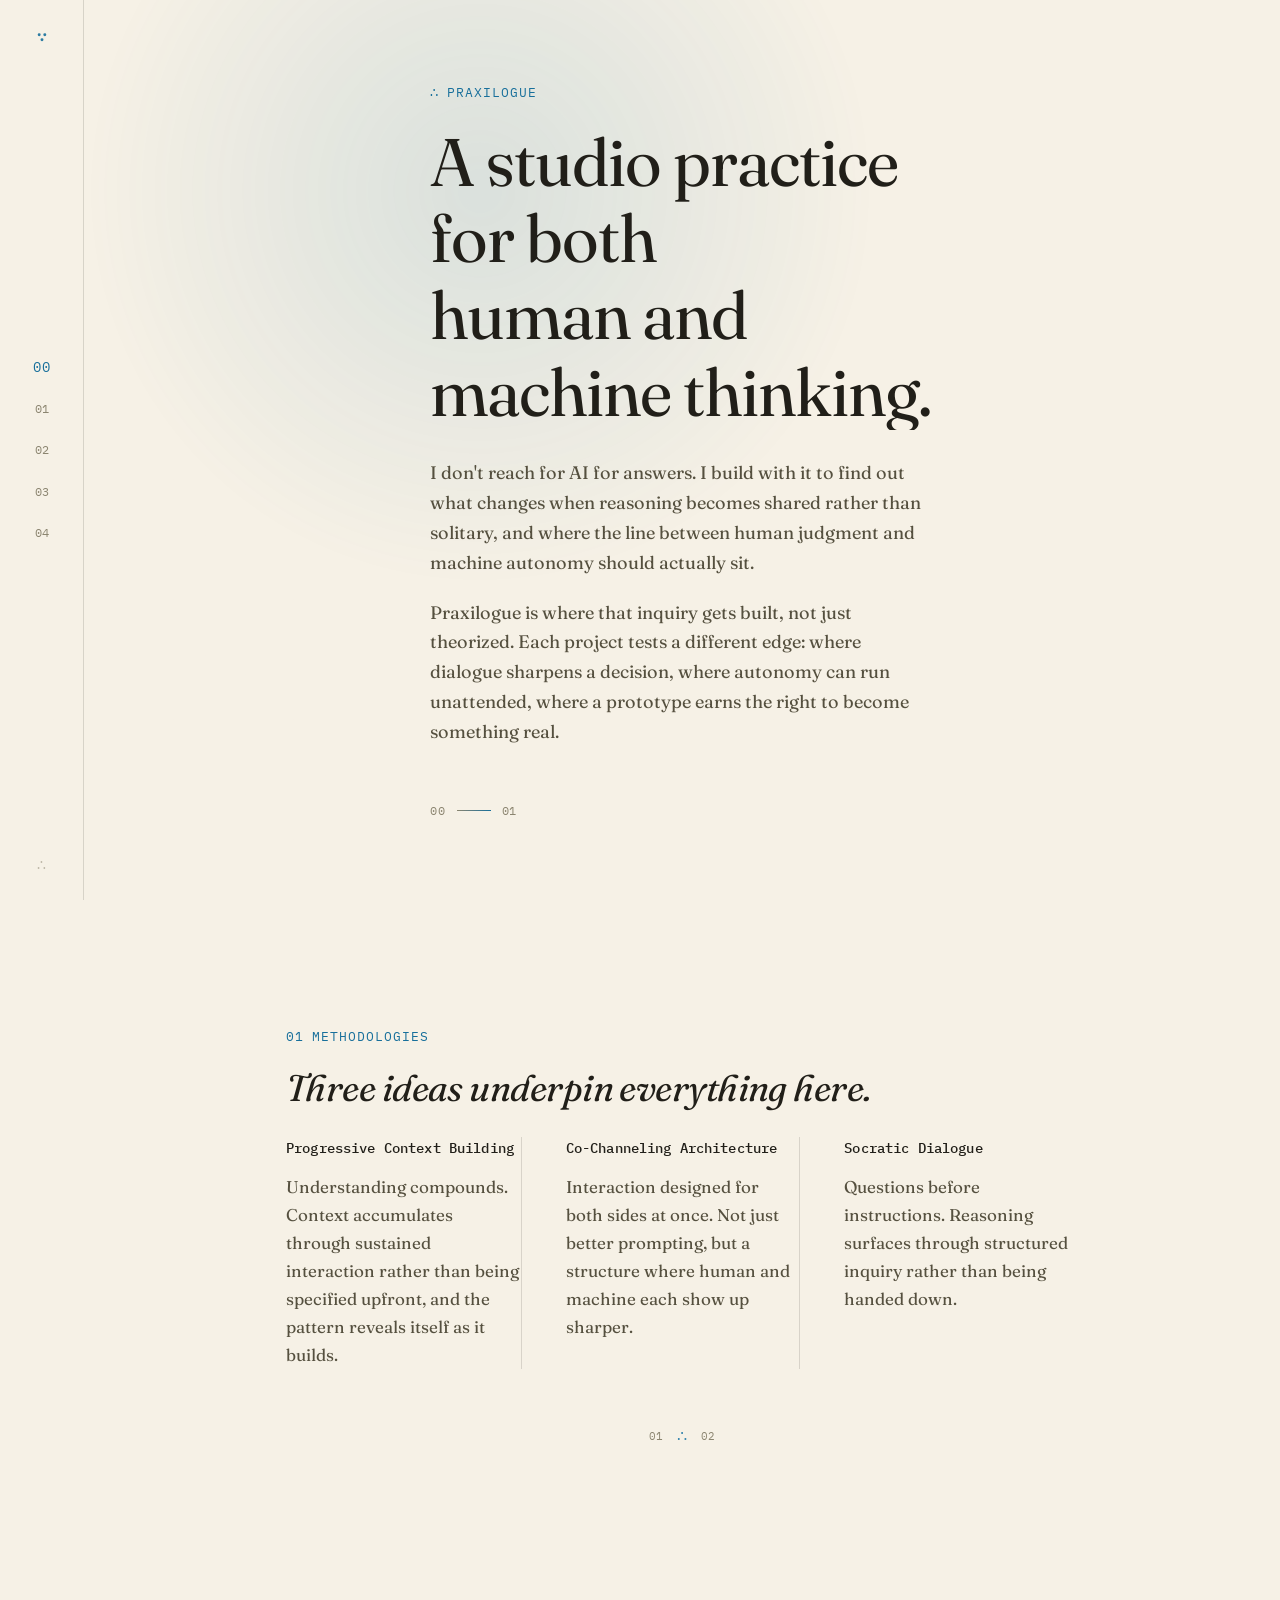
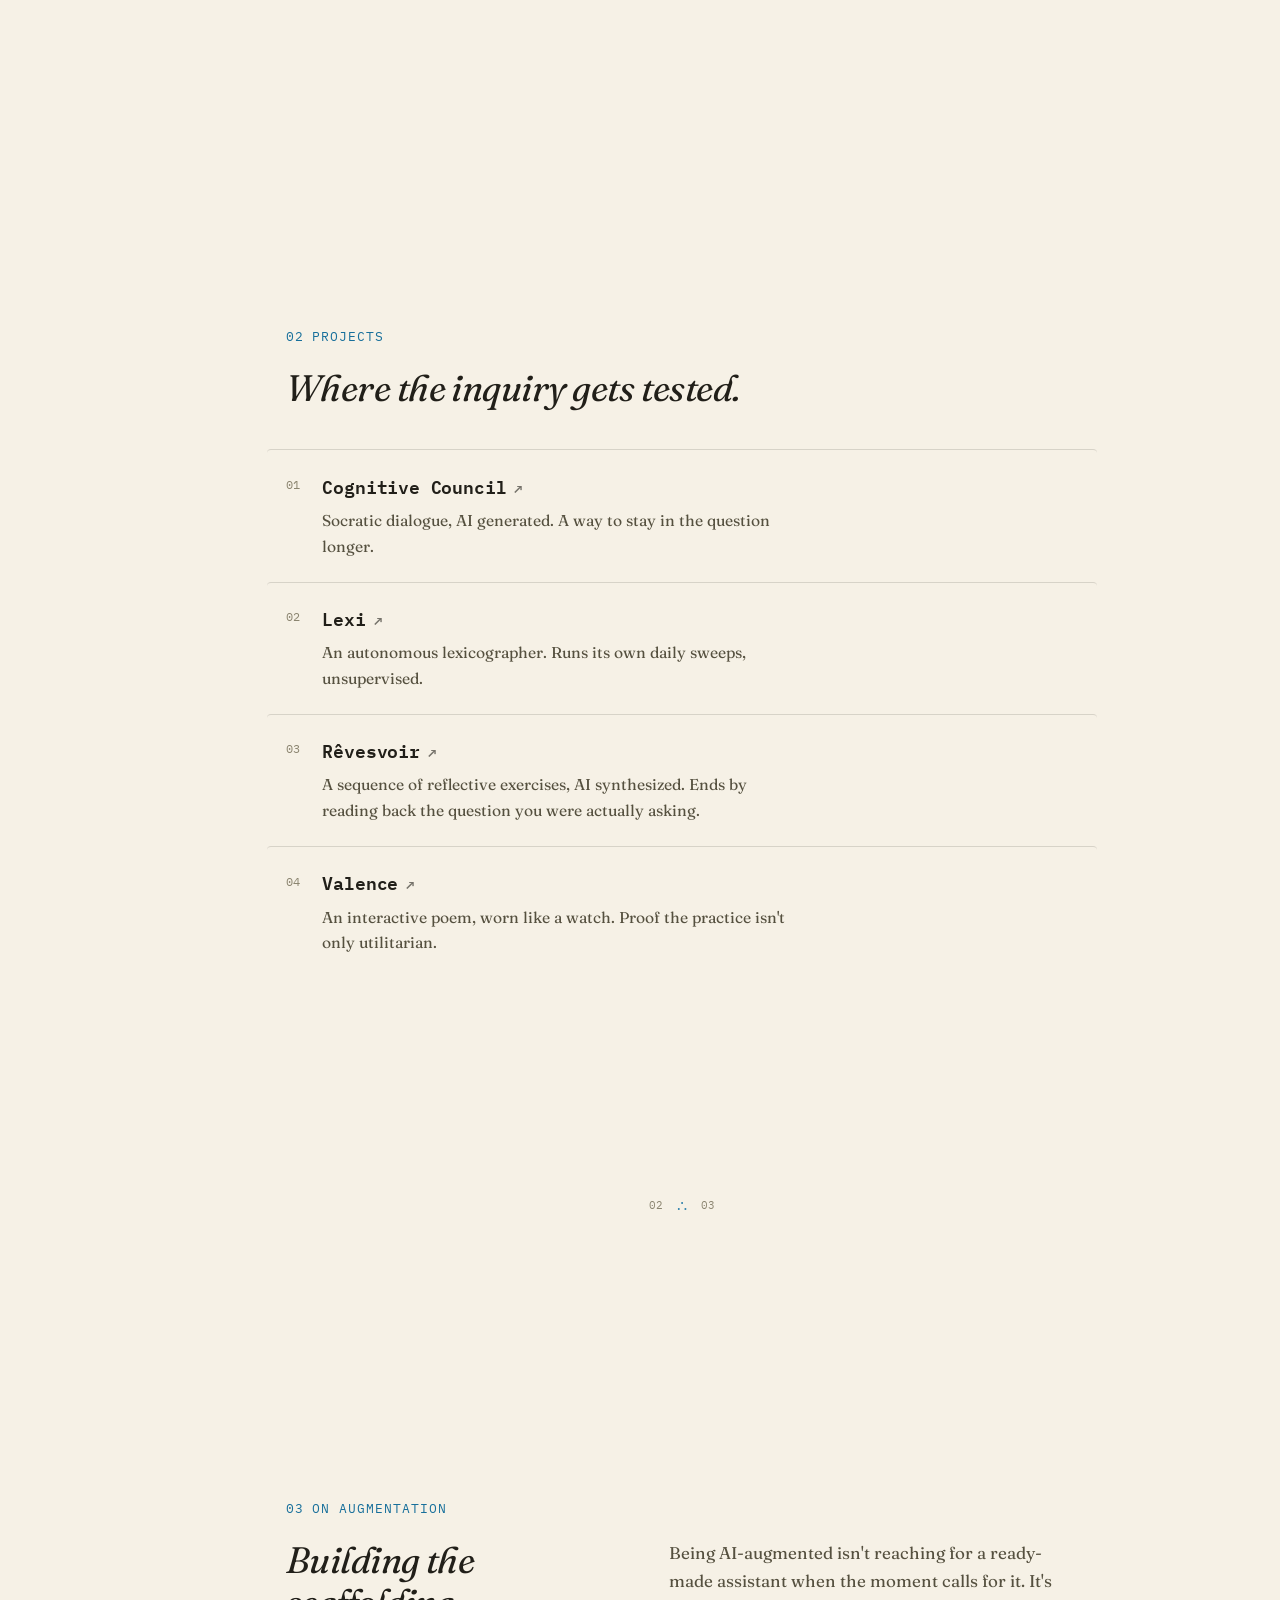
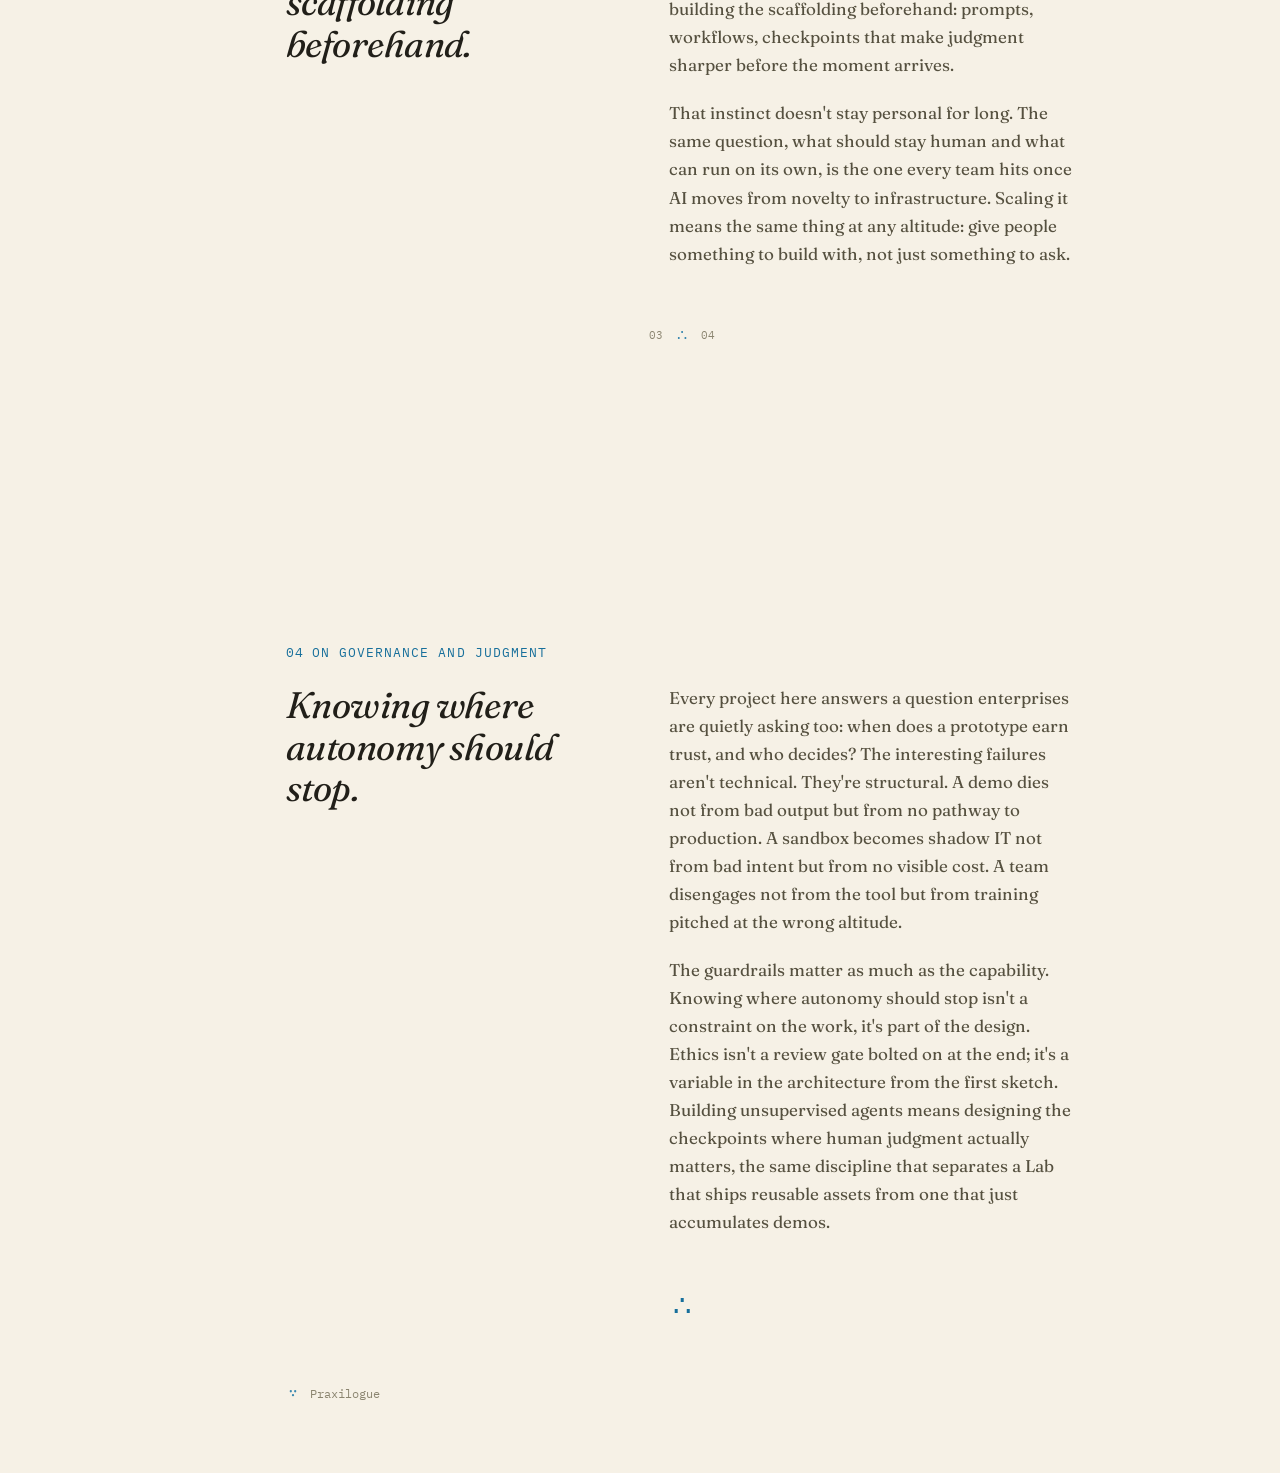
==== public/index.html @ 58af6e6e "Initial build: single-page scene deck for praxilogue.com Dual type system (Fraunces / IBM Plex Mono)" ====
<!DOCTYPE html>
<html lang="en">
<head>
<meta charset="UTF-8">
<meta name="viewport" content="width=device-width, initial-scale=1.0">
<title>Praxilogue</title>
<meta name="description" content="Praxilogue: a studio practice for both human and machine thinking. Projects that test where dialogue sharpens a decision, where autonomy can run unattended, and where a prototype earns the right to become something real.">
<meta name="theme-color" content="#0e0d0b">
<link rel="icon" href="favicon.svg" type="image/svg+xml">

<meta property="og:title" content="Praxilogue">
<meta property="og:description" content="A studio practice for both human and machine thinking.">
<meta property="og:type" content="website">
<meta property="og:url" content="https://praxilogue.com">
<meta name="twitter:card" content="summary">

<link rel="preconnect" href="https://fonts.googleapis.com">
<link rel="preconnect" href="https://fonts.gstatic.com" crossorigin>
<link href="https://fonts.googleapis.com/css2?family=Fraunces:ital,opsz,wght@0,9..144,300;0,9..144,400;0,9..144,500;0,9..144,600;1,9..144,400;1,9..144,500;1,9..144,600&family=IBM+Plex+Mono:wght@400;500;600&display=swap" rel="stylesheet">

<link rel="stylesheet" href="styles.css">
</head>
<body>

<div class="grain" aria-hidden="true"></div>
<div class="glow" aria-hidden="true"></div>

<aside class="rail">
  <a href="#scene-00" class="mark" data-scene-link aria-label="Praxilogue, home">
    <svg viewBox="0 0 32 32" width="18" height="18">
      <circle cx="11" cy="12" r="2.6"/><circle cx="21" cy="12" r="2.6"/><circle cx="16" cy="21" r="2.6"/>
    </svg>
  </a>
  <nav class="scene-nav" aria-label="Sections">
    <button type="button" class="scene-nav-item" data-target="00" aria-current="true" title="Praxilogue">00</button>
    <button type="button" class="scene-nav-item" data-target="01" title="Methodologies">01</button>
    <button type="button" class="scene-nav-item" data-target="02" title="Projects">02</button>
    <button type="button" class="scene-nav-item" data-target="03" title="On Augmentation">03</button>
    <button type="button" class="scene-nav-item" data-target="04" title="On Governance and Judgment">04</button>
  </nav>
  <div class="rail-foot" aria-hidden="true">∴</div>
</aside>

<main id="top">

  <section class="scene scene--hero" id="scene-00" data-index="00">
    <div class="scene-inner">
      <p class="eyebrow"><span class="eyebrow-index">∴</span> Praxilogue</p>
      <h1 class="hero-head">
        <span class="line-mask"><span class="line-inner">A studio practice for both</span></span>
        <span class="line-mask"><span class="line-inner">human and machine thinking.</span></span>
      </h1>
      <p class="lede reveal">
        I don't reach for AI for answers. I build with it to find out what changes
        when reasoning becomes shared rather than solitary, and where the line
        between human judgment and machine autonomy should actually sit.
      </p>
      <p class="lede reveal">
        Praxilogue is where that inquiry gets built, not just theorized. Each
        project tests a different edge: where dialogue sharpens a decision, where
        autonomy can run unattended, where a prototype earns the right to become
        something real.
      </p>
      <button type="button" class="scroll-cue reveal" data-target="01">
        <span class="scroll-cue-num">00</span>
        <span class="scroll-cue-line" aria-hidden="true"></span>
        <span class="scroll-cue-num">01</span>
      </button>
    </div>
  </section>

  <section class="scene scene--methodologies" id="scene-01" data-index="01" aria-labelledby="methodologies-heading">
    <div class="scene-inner scene-inner--wide">
      <p class="eyebrow reveal"><span class="eyebrow-index">01</span> Methodologies</p>
      <h2 id="methodologies-heading" class="reveal">Three ideas underpin everything here.</h2>

      <div class="triptych">
        <div class="entry reveal">
          <p class="entry-name">Progressive Context Building</p>
          <p class="entry-body">
            Understanding compounds. Context accumulates through sustained
            interaction rather than being specified upfront, and the pattern
            reveals itself as it builds.
          </p>
        </div>

        <div class="entry reveal">
          <p class="entry-name">Co-Channeling Architecture</p>
          <p class="entry-body">
            Interaction designed for both sides at once. Not just better
            prompting, but a structure where human and machine each show up
            sharper.
          </p>
        </div>

        <div class="entry reveal">
          <p class="entry-name">Socratic Dialogue</p>
          <p class="entry-body">
            Questions before instructions. Reasoning surfaces through structured
            inquiry rather than being handed down.
          </p>
        </div>
      </div>

      <div class="scene-mark" aria-hidden="true"><span class="d-num">01</span><span class="d-mark">∴</span><span class="d-num">02</span></div>
    </div>
  </section>

  <section class="scene scene--projects" id="scene-02" data-index="02" aria-labelledby="projects-heading">
    <div class="scene-inner scene-inner--wide">
      <p class="eyebrow reveal"><span class="eyebrow-index">02</span> Projects</p>
      <h2 id="projects-heading" class="reveal">Where the inquiry gets tested.</h2>

      <ul class="project-list">
        <li class="project reveal">
          <span class="project-idx">01</span>
          <div class="project-body">
            <a class="project-name" href="https://cognitivecouncil.com" target="_blank" rel="noopener">
              Cognitive Council<span class="project-arrow">&#8599;</span>
            </a>
            <p class="project-desc">Socratic dialogue, AI generated. A way to stay in the question longer.</p>
          </div>
        </li>
        <li class="project reveal">
          <span class="project-idx">02</span>
          <div class="project-body">
            <a class="project-name" href="https://ai-terminology.com" target="_blank" rel="noopener">
              Lexi<span class="project-arrow">&#8599;</span>
            </a>
            <p class="project-desc">An autonomous lexicographer. Runs its own daily sweeps, unsupervised.</p>
          </div>
        </li>
        <li class="project reveal">
          <span class="project-idx">03</span>
          <div class="project-body">
            <a class="project-name" href="https://revesvoir.com" target="_blank" rel="noopener">
              R&ecirc;vesvoir<span class="project-arrow">&#8599;</span>
            </a>
            <p class="project-desc">A sequence of reflective exercises, AI synthesized. Ends by reading back the question you were actually asking.</p>
          </div>
        </li>
        <li class="project reveal">
          <span class="project-idx">04</span>
          <div class="project-body">
            <a class="project-name" href="/valence" target="_blank" rel="noopener">
              Valence<span class="project-arrow">&#8599;</span>
            </a>
            <p class="project-desc">An interactive poem, worn like a watch. Proof the practice isn't only utilitarian.</p>
          </div>
        </li>
        <li class="project reveal">
          <span class="project-idx">05</span>
          <div class="project-body">
            <p class="project-name project-name--static">Claude @ Home <span class="project-tag">in design</span></p>
            <p class="project-desc">A smart home run on judgment, not just triggers. Home Assistant and Frigate, with Claude reasoning over what the sensors see.</p>
          </div>
        </li>
      </ul>

      <div class="scene-mark" aria-hidden="true"><span class="d-num">02</span><span class="d-mark">∴</span><span class="d-num">03</span></div>
    </div>
  </section>

  <section class="scene scene--augmentation" id="scene-03" data-index="03" aria-labelledby="augmentation-heading">
    <div class="scene-inner scene-inner--wide">
      <p class="eyebrow reveal"><span class="eyebrow-index">03</span> On Augmentation</p>
      <div class="split">
        <h2 id="augmentation-heading" class="reveal">Building the scaffolding beforehand.</h2>
        <div class="split-body reveal">
          <p>
            Being AI-augmented isn't reaching for a ready-made assistant when the
            moment calls for it. It's building the scaffolding beforehand: prompts,
            workflows, checkpoints that make judgment sharper before the moment
            arrives.
          </p>
          <p>
            That instinct doesn't stay personal for long. The same question, what
            should stay human and what can run on its own, is the one every team
            hits once AI moves from novelty to infrastructure. Scaling it means the
            same thing at any altitude: give people something to build with, not
            just something to ask.
          </p>
        </div>
      </div>
      <div class="scene-mark" aria-hidden="true"><span class="d-num">03</span><span class="d-mark">∴</span><span class="d-num">04</span></div>
    </div>
  </section>

  <section class="scene scene--governance" id="scene-04" data-index="04" aria-labelledby="governance-heading">
    <div class="scene-inner scene-inner--wide">
      <p class="eyebrow reveal"><span class="eyebrow-index">04</span> On Governance and Judgment</p>
      <div class="split">
        <h2 id="governance-heading" class="reveal">Knowing where autonomy should stop.</h2>
        <div class="split-body reveal">
          <p>
            Every project here answers a question enterprises are quietly asking
            too: when does a prototype earn trust, and who decides? The interesting
            failures aren't technical. They're structural. A demo dies not from bad
            output but from no pathway to production. A sandbox becomes shadow IT
            not from bad intent but from no visible cost. A team disengages not
            from the tool but from training pitched at the wrong altitude.
          </p>
          <p>
            The guardrails matter as much as the capability. Knowing where autonomy
            should stop isn't a constraint on the work, it's part of the design.
            Ethics isn't a review gate bolted on at the end; it's a variable in the
            architecture from the first sketch. Building unsupervised agents means
            designing the checkpoints where human judgment actually matters, the
            same discipline that separates a Lab that ships reusable assets from
            one that just accumulates demos.
          </p>
        </div>
      </div>

      <div class="closing-mark reveal" aria-hidden="true">∴</div>

      <footer class="colophon">
        <span class="mark-inline" aria-hidden="true">
          <svg viewBox="0 0 32 32" width="14" height="14">
            <circle cx="11" cy="12" r="2.6"/><circle cx="21" cy="12" r="2.6"/><circle cx="16" cy="21" r="2.6"/>
          </svg>
        </span>
        Praxilogue
      </footer>
    </div>
  </section>

</main>

<script src="script.js"></script>
</body>
</html>
---- public/styles.css ----
/* ===================================================================
   Praxilogue — design tokens
   Dual type system: Fraunces (serif, human) carries prose and headlines;
   IBM Plex Mono (machine) carries structural chrome — the ∴ mark, indices,
   the rail. The pairing is the argument in miniature.

   The page is a sequence of full-viewport scenes, not a scroll. Each scene
   carries its own color valence (a hue) that the whole page's accent shifts
   toward as you arrive — a quiet nod to the studio's own Valence piece.
=================================================================== */

@property --hue {
  syntax: '<number>';
  inherits: true;
  initial-value: 200;
}

:root {
  --hue: 200;
  --bg: #0e0d0b;
  --bg-raised: #17150f;
  --text: #ede7da;
  --text-dim: #a89f8c;
  --text-faint: #6b6455;
  --accent: hsl(var(--hue) 78% 68%);
  --accent-dim: hsl(var(--hue) 50% 48%);
  --rule: rgba(237, 231, 218, 0.13);
  --rule-strong: rgba(237, 231, 218, 0.22);

  --font-serif: "Fraunces", Georgia, "Times New Roman", serif;
  --font-mono: "IBM Plex Mono", ui-monospace, "SF Mono", Menlo, monospace;

  --measure: 38rem;
  --measure-wide: 56rem;
  --edge-pad: clamp(1.5rem, 6vw, 3.25rem);
  --rail-width: 84px;
  color-scheme: dark;
  transition: --hue 0.9s cubic-bezier(0.22, 1, 0.36, 1);
}

@media (prefers-color-scheme: light) {
  :root {
    --bg: #f6f1e6;
    --bg-raised: #ece3d0;
    --text: #211f19;
    --text-dim: #55503f;
    --text-faint: #8b8570;
    --accent: hsl(var(--hue) 74% 35%);
    --accent-dim: hsl(var(--hue) 50% 46%);
    --rule: rgba(33, 31, 25, 0.14);
    --rule-strong: rgba(33, 31, 25, 0.24);
    color-scheme: light;
  }
}

* { box-sizing: border-box; }

html {
  background: var(--bg);
  scroll-behavior: smooth;
  scroll-snap-type: y proximity;
}

body {
  margin: 0;
  background: var(--bg);
  color: var(--text);
  font-family: var(--font-serif);
  font-optical-sizing: auto;
  font-size: 1.0625rem;
  line-height: 1.65;
  -webkit-font-smoothing: antialiased;
  text-rendering: optimizeLegibility;
  overflow-x: hidden;
}

::selection {
  background: var(--accent);
  color: var(--bg);
}

/* ---------------------------------------------------------------
   Grain + ambient glow — the glow's hue tracks the active scene
--------------------------------------------------------------- */

.grain {
  position: fixed;
  inset: 0;
  z-index: 1;
  pointer-events: none;
  opacity: 0.05;
  mix-blend-mode: overlay;
  background-image: url("data:image/svg+xml,%3Csvg xmlns='http://www.w3.org/2000/svg' width='120' height='120'%3E%3Cfilter id='n'%3E%3CfeTurbulence type='fractalNoise' baseFrequency='0.9' numOctaves='2' stitchTiles='stitch'/%3E%3C/filter%3E%3Crect width='100%25' height='100%25' filter='url(%23n)'/%3E%3C/svg%3E");
}

.glow {
  position: fixed;
  top: -25%;
  left: 5%;
  width: 65vw;
  height: 65vw;
  max-width: 950px;
  max-height: 950px;
  background: radial-gradient(circle, var(--accent) 0%, transparent 68%);
  opacity: 0.12;
  filter: blur(10px);
  pointer-events: none;
  z-index: 0;
  transition: opacity 0.6s ease;
}

/* ---------------------------------------------------------------
   Rail — persistent left chrome: mark, scene navigator, foot mark.
   Collapses to a top bar on narrow viewports.
--------------------------------------------------------------- */

.rail {
  position: fixed;
  top: 0;
  left: 0;
  width: var(--rail-width);
  height: 100vh;
  z-index: 20;
  display: flex;
  flex-direction: column;
  align-items: center;
  padding: 1.75rem 0 1.5rem;
  border-right: 1px solid var(--rule);
}

.mark {
  color: var(--accent);
  display: flex;
  align-items: center;
  opacity: 0.9;
  transition: opacity 0.2s ease, transform 0.2s ease, color 0.6s ease;
}
.mark:hover { opacity: 1; transform: scale(1.1); }
.mark svg circle { fill: currentColor; }

.scene-nav {
  display: flex;
  flex-direction: column;
  align-items: center;
  gap: 1.35rem;
  margin: auto 0;
}

.scene-nav-item {
  appearance: none;
  background: none;
  border: none;
  padding: 0.15rem 0;
  font-family: var(--font-mono);
  font-size: 0.72rem;
  font-variant-numeric: tabular-nums;
  color: var(--text-faint);
  cursor: pointer;
  transition: color 0.4s ease, transform 0.3s ease;
}
.scene-nav-item:hover { color: var(--text-dim); }
.scene-nav-item[aria-current="true"] {
  color: var(--accent);
  transform: scale(1.25);
}
.scene-nav-item:focus-visible {
  outline: 1px solid var(--accent);
  outline-offset: 4px;
}

.rail-foot {
  font-family: var(--font-mono);
  font-size: 0.85rem;
  color: var(--text-faint);
  opacity: 0.5;
}

@media (max-width: 720px) {
  :root { --rail-width: 0px; }
  .rail {
    flex-direction: row;
    justify-content: space-between;
    width: 100%;
    height: 48px;
    top: 0; left: 0;
    padding: 0 1.1rem;
    border-right: none;
    border-bottom: 1px solid var(--rule);
    background: color-mix(in srgb, var(--bg) 88%, transparent);
    backdrop-filter: blur(6px);
  }
  .scene-nav {
    flex-direction: row;
    margin: 0;
    gap: 1.1rem;
  }
  .rail-foot { display: none; }
  main { padding-top: 48px; }
}

/* ---------------------------------------------------------------
   Scenes — full-viewport beats, not a scroll. Each carries a hue
   consumed by JS on arrival (see script.js) to shift --hue globally.
--------------------------------------------------------------- */

main {
  position: relative;
  z-index: 2;
  margin-left: var(--rail-width);
}

.scene {
  min-height: 100vh;
  display: flex;
  flex-direction: column;
  scroll-snap-align: start;
  scroll-snap-stop: always;
  padding: clamp(2rem, 6vh, 4rem) 0;
}

.scene--hero,
.scene--augmentation,
.scene--governance {
  justify-content: safe center;
}

.scene--methodologies,
.scene--projects {
  justify-content: flex-start;
  padding-top: clamp(5.5rem, 14vh, 8rem);
}

.scene-inner {
  width: 100%;
  max-width: var(--measure);
  margin: 0 auto;
  padding: 0 var(--edge-pad);
}

.scene-inner--wide { max-width: var(--measure-wide); }

.eyebrow {
  font-family: var(--font-mono);
  font-size: 0.8125rem;
  letter-spacing: 0.08em;
  text-transform: uppercase;
  color: var(--accent);
  margin: 0 0 1.25rem;
  display: flex;
  align-items: center;
  gap: 0.6em;
  transition: color 0.6s ease;
}

.eyebrow-index { display: inline-block; font-variant-numeric: tabular-nums; }

h1, h2 {
  font-family: var(--font-serif);
  font-weight: 500;
  line-height: 1.14;
  letter-spacing: -0.015em;
  margin: 0 0 1.75rem;
  color: var(--text);
}

h1.hero-head {
  font-size: clamp(2.5rem, 7vw, 4.2rem);
  font-weight: 400;
}

h2 {
  font-size: clamp(1.65rem, 3.8vw, 2.3rem);
  font-style: italic;
  font-weight: 400;
}

p { margin: 0 0 1.25rem; }
p:last-child { margin-bottom: 0; }

.lede {
  color: var(--text-dim);
  font-size: 1.13rem;
  max-width: 34rem;
}

.split-body p {
  color: var(--text-dim);
  max-width: 32rem;
}

/* ---------------------------------------------------------------
   Hero mask-reveal — headline lines slide up out of a clipped
   wrapper on load. Pure CSS, not scroll-gated.
--------------------------------------------------------------- */

.line-mask { display: block; overflow: hidden; }
.line-inner {
  display: block;
  transform: translateY(105%);
  animation: rise 0.9s cubic-bezier(0.22, 1, 0.36, 1) forwards;
}
.line-mask:nth-child(1) .line-inner { animation-delay: 0.05s; }
.line-mask:nth-child(2) .line-inner { animation-delay: 0.18s; }

@keyframes rise { to { transform: translateY(0); } }

.scroll-cue {
  appearance: none;
  background: none;
  border: none;
  cursor: pointer;
  margin-top: 3.5rem;
  padding: 0;
  display: flex;
  align-items: center;
  gap: 0.7rem;
  font-family: var(--font-mono);
  font-size: 0.72rem;
  letter-spacing: 0.06em;
  color: var(--text-faint);
  transition: color 0.3s ease, gap 0.3s ease;
}
.scroll-cue:hover { color: var(--accent); gap: 1rem; }
.scroll-cue-num { font-variant-numeric: tabular-nums; }
.scroll-cue-line {
  width: 34px;
  height: 1px;
  background: linear-gradient(90deg, var(--text-faint), var(--accent));
  position: relative;
  overflow: hidden;
}
.scroll-cue-line::after {
  content: "";
  position: absolute;
  inset: 0;
  background: var(--accent);
  transform: translateX(-100%);
  animation: sweep 2.2s ease-in-out infinite;
}
@keyframes sweep {
  0% { transform: translateX(-100%); }
  50% { transform: translateX(0); }
  100% { transform: translateX(100%); }
}

/* ---------------------------------------------------------------
   Scene-mark — the recurring ∴, framed as a logical step between
   numbered scenes: 01 ∴ 02. Sits at the base of a scene.
--------------------------------------------------------------- */

.scene-mark {
  display: flex;
  align-items: center;
  justify-content: center;
  gap: 0.9rem;
  margin-top: clamp(2.5rem, 6vh, 4rem);
}
.d-num {
  font-family: var(--font-mono);
  font-size: 0.7rem;
  color: var(--text-faint);
  font-variant-numeric: tabular-nums;
}
.d-mark {
  font-family: var(--font-mono);
  font-size: 1rem;
  color: var(--accent-dim);
  transition: color 0.6s ease;
}

.closing-mark {
  text-align: center;
  font-family: var(--font-mono);
  color: var(--accent);
  opacity: 0.5;
  font-size: 1.8rem;
  margin: clamp(2rem, 5vh, 3rem) 0 1.5rem;
  transition: color 0.6s ease;
}

/* ---------------------------------------------------------------
   Methodologies — a triptych, not a bulleted list
--------------------------------------------------------------- */

.triptych {
  display: grid;
  grid-template-columns: repeat(3, 1fr);
  gap: 0 2.75rem;
}

.entry { padding: 0; }
.entry + .entry { border-left: 1px solid var(--rule); padding-left: 2.75rem; margin-left: -2.75rem; }

.entry-name {
  font-family: var(--font-mono);
  font-size: 0.88rem;
  font-weight: 500;
  letter-spacing: 0.01em;
  color: var(--text);
  margin: 0 0 0.75rem;
}

.entry-body { color: var(--text-dim); }

@media (max-width: 860px) {
  .triptych { grid-template-columns: 1fr; gap: 2rem 0; }
  .entry + .entry { border-left: none; padding-left: 0; margin-left: 0; border-top: 1px solid var(--rule); padding-top: 1.75rem; }
}

/* ---------------------------------------------------------------
   Split layout — headline | prose, used by Augmentation & Governance
--------------------------------------------------------------- */

.split {
  display: grid;
  grid-template-columns: 0.9fr 1.1fr;
  gap: 3rem;
  align-items: start;
}
.split h2 { margin-bottom: 0; }

@media (max-width: 780px) {
  .split { grid-template-columns: 1fr; gap: 1.5rem; }
}

/* ---------------------------------------------------------------
   Projects — an indexed editorial list with a hover sweep
--------------------------------------------------------------- */

.project-list { list-style: none; margin: 2.5rem 0 0; padding: 0; }

.project {
  position: relative;
  display: flex;
  gap: 1.4rem;
  padding: 1.35rem 1.2rem;
  margin: 0 -1.2rem;
  border-top: 1px solid var(--rule);
  border-radius: 4px;
  transition: background-color 0.35s ease;
}
.project:last-child { border-bottom: 1px solid var(--rule); }
.project:hover { background: color-mix(in srgb, var(--accent) 6%, transparent); }

.project-idx {
  font-family: var(--font-mono);
  font-size: 0.75rem;
  color: var(--text-faint);
  padding-top: 0.2rem;
  flex-shrink: 0;
  font-variant-numeric: tabular-nums;
}

.project-body { flex: 1; min-width: 0; }

.project-name, .project-name--static {
  display: inline-flex;
  align-items: baseline;
  gap: 0.45em;
  font-family: var(--font-mono);
  font-size: 1.1rem;
  font-weight: 600;
  letter-spacing: -0.01em;
  color: var(--text);
  text-decoration: none;
  margin: 0 0 0.45rem;
}

a.project-name {
  background-image: linear-gradient(var(--accent), var(--accent));
  background-repeat: no-repeat;
  background-position: 0 100%;
  background-size: 0% 1px;
  transition: background-size 0.3s ease, color 0.3s ease, transform 0.3s ease;
}
.project:hover a.project-name { color: var(--accent); background-size: 100% 1px; }

.project-arrow { font-size: 0.8em; opacity: 0.6; transition: transform 0.3s ease, opacity 0.3s ease; }
.project:hover .project-arrow { transform: translate(3px, -3px); opacity: 1; }

.project-tag {
  font-family: var(--font-mono);
  font-size: 0.68rem;
  font-weight: 400;
  color: var(--text-faint);
  border: 1px solid var(--rule-strong);
  border-radius: 3px;
  padding: 0.15em 0.5em;
  text-transform: uppercase;
  letter-spacing: 0.06em;
}

.project-desc { color: var(--text-dim); max-width: 30rem; margin: 0; font-size: 0.98rem; }

/* ---------------------------------------------------------------
   Colophon
--------------------------------------------------------------- */

.colophon {
  margin-top: clamp(2rem, 6vh, 3.5rem);
  display: flex;
  align-items: center;
  gap: 0.6rem;
  font-family: var(--font-mono);
  font-size: 0.78rem;
  color: var(--text-faint);
}
.mark-inline { color: var(--accent-dim); display: inline-flex; transition: color 0.6s ease; }
.mark-inline svg circle { fill: currentColor; }

/* ---------------------------------------------------------------
   Reveal-on-scroll, staggered
--------------------------------------------------------------- */

.reveal {
  opacity: 0;
  transform: translateY(16px) scale(0.99);
  transition: opacity 0.7s ease, transform 0.7s ease;
}
.reveal.in-view { opacity: 1; transform: translateY(0) scale(1); }

.triptych .entry:nth-child(1) { transition-delay: 0ms; }
.triptych .entry:nth-child(2) { transition-delay: 90ms; }
.triptych .entry:nth-child(3) { transition-delay: 180ms; }

.project-list .project:nth-child(1) { transition-delay: 0ms; }
.project-list .project:nth-child(2) { transition-delay: 60ms; }
.project-list .project:nth-child(3) { transition-delay: 120ms; }
.project-list .project:nth-child(4) { transition-delay: 180ms; }
.project-list .project:nth-child(5) { transition-delay: 240ms; }

@media (prefers-reduced-motion: reduce) {
  .reveal, .line-inner { opacity: 1; transform: none; transition: none; animation: none; }
  .scroll-cue-line::after { animation: none; }
  html { scroll-behavior: auto; scroll-snap-type: none; }
  :root { transition: none; }
}
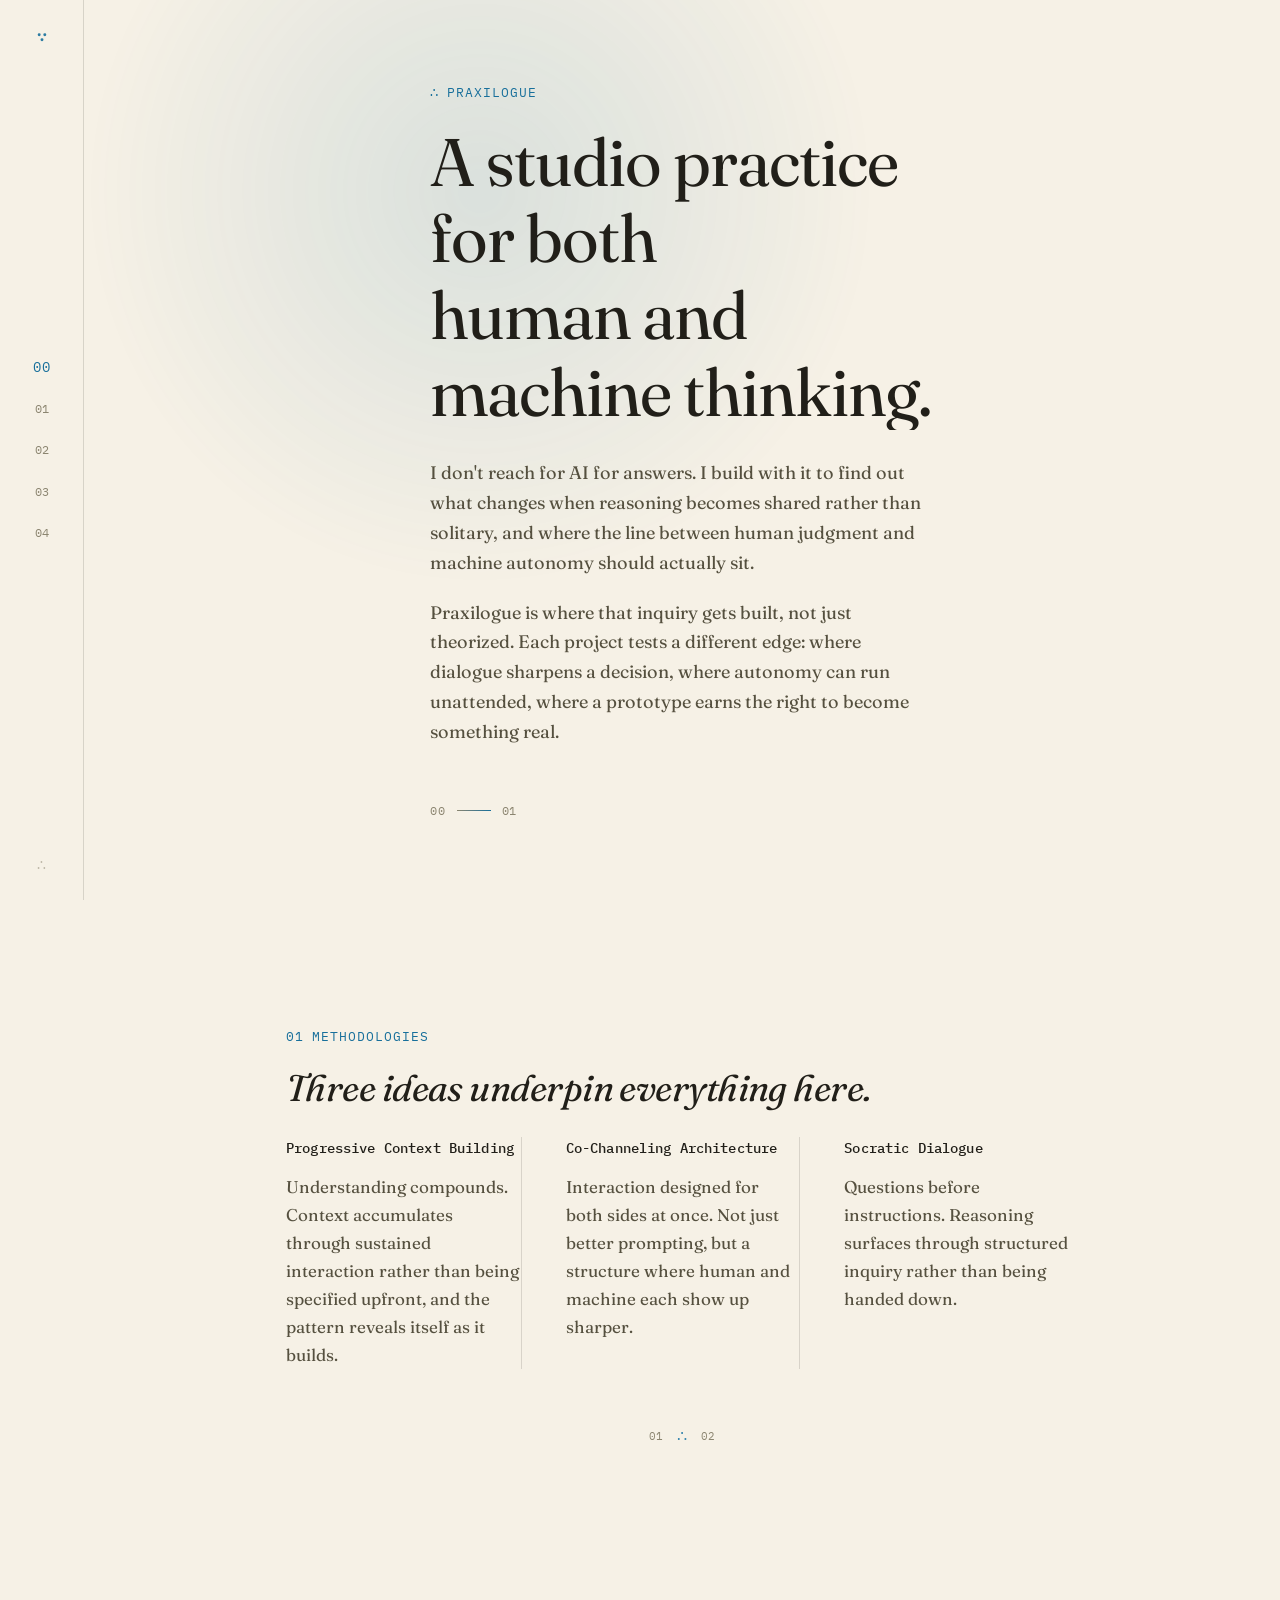
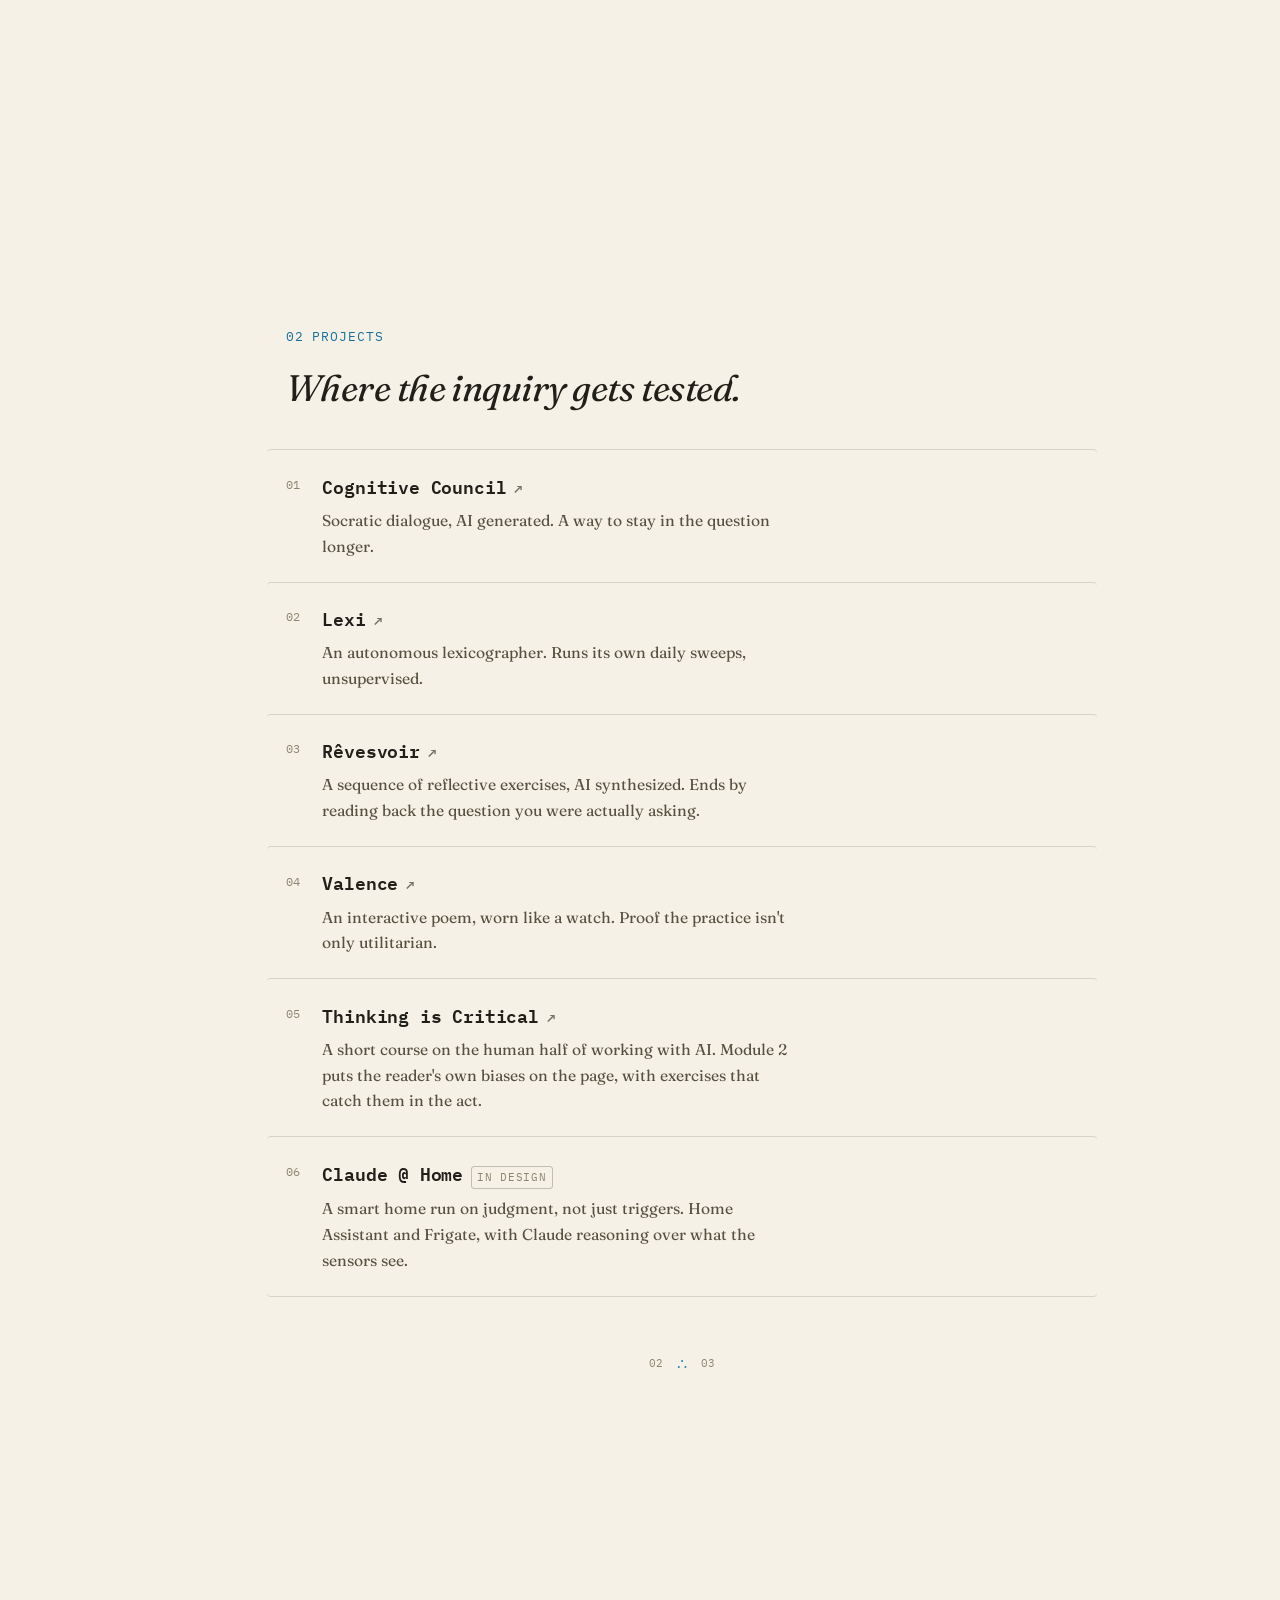
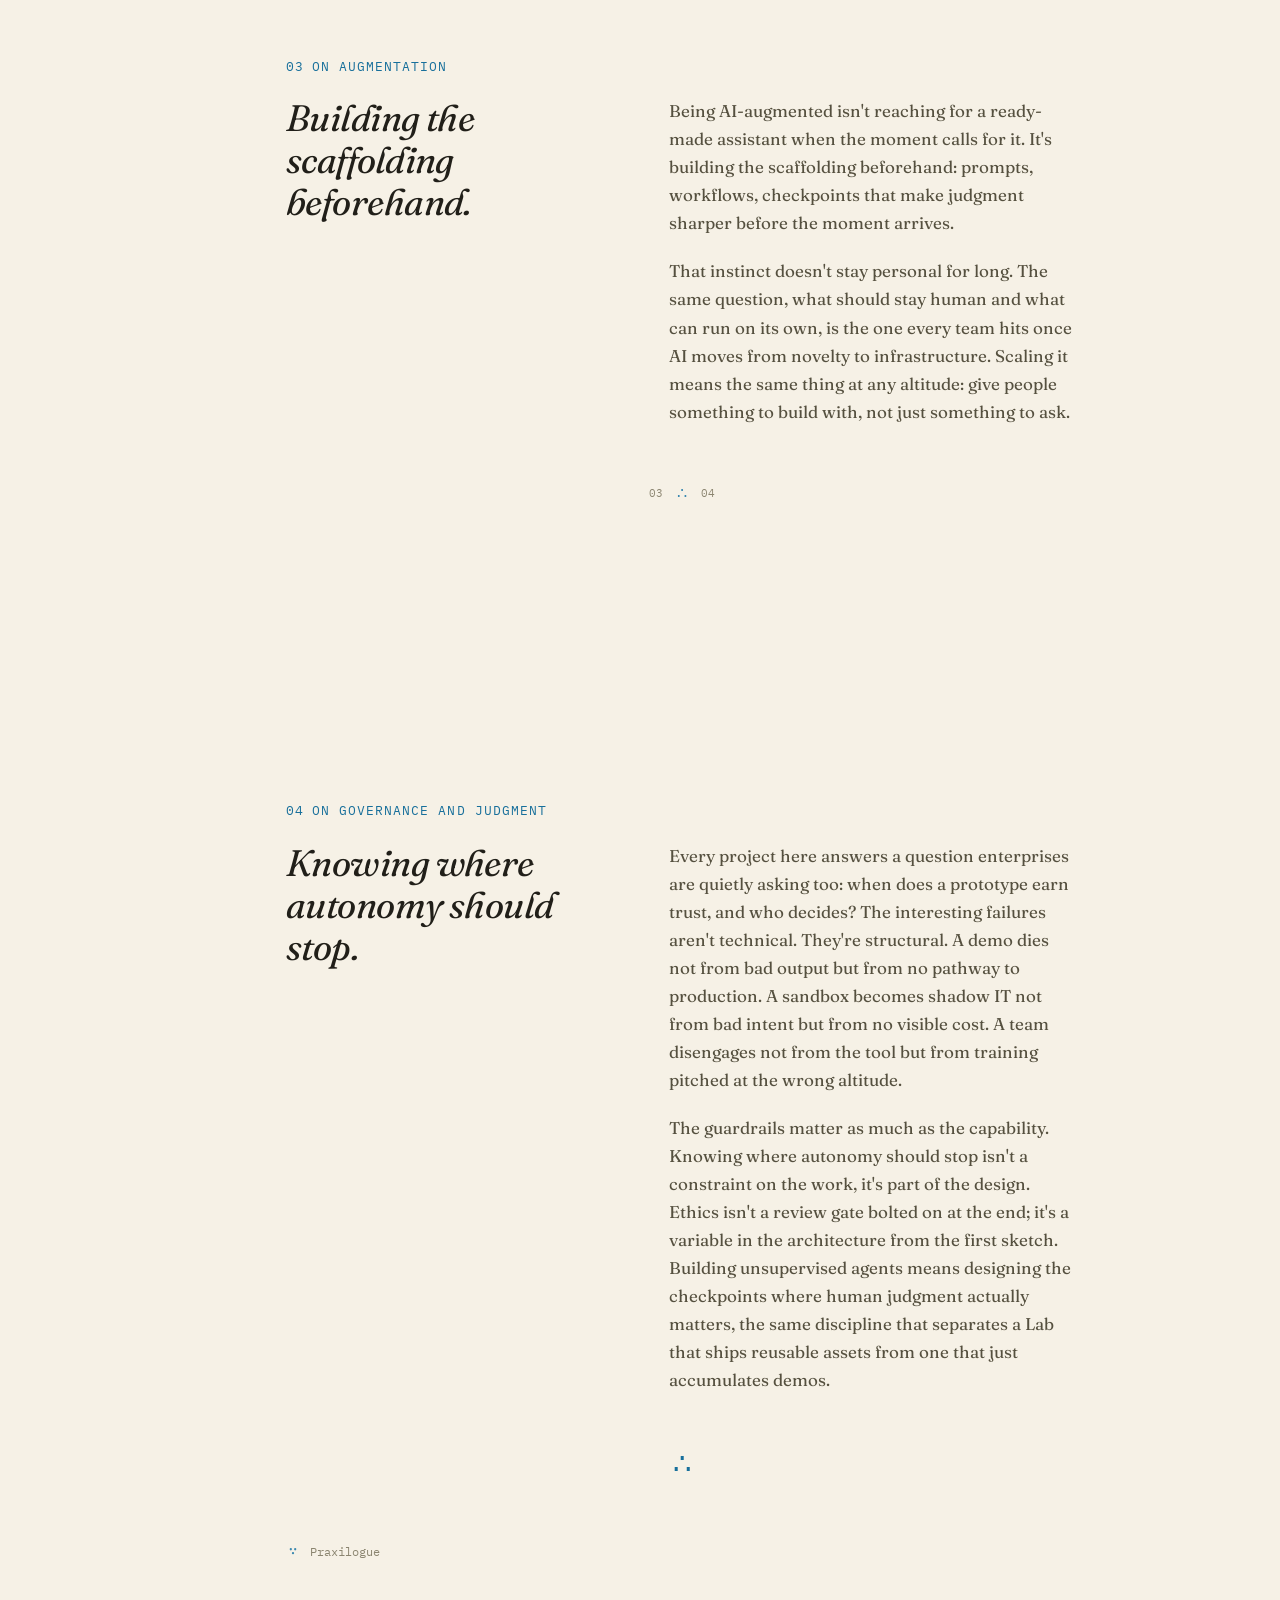
==== commit 225f6463: "Add Thinking is Critical, Module 2 (Addressing Biases) at /critical A self-contained learning page w" ====
--- a/public/index.html
+++ b/public/index.html
@@ -151,6 +151,15 @@
         <li class="project reveal">
           <span class="project-idx">05</span>
           <div class="project-body">
+            <a class="project-name" href="/critical" target="_blank" rel="noopener">
+              Thinking is Critical<span class="project-arrow">&#8599;</span>
+            </a>
+            <p class="project-desc">A short course on the human half of working with AI. Module 2 puts the reader's own biases on the page, with exercises that catch them in the act.</p>
+          </div>
+        </li>
+        <li class="project reveal">
+          <span class="project-idx">06</span>
+          <div class="project-body">
             <p class="project-name project-name--static">Claude @ Home <span class="project-tag">in design</span></p>
             <p class="project-desc">A smart home run on judgment, not just triggers. Home Assistant and Frigate, with Claude reasoning over what the sensors see.</p>
           </div>
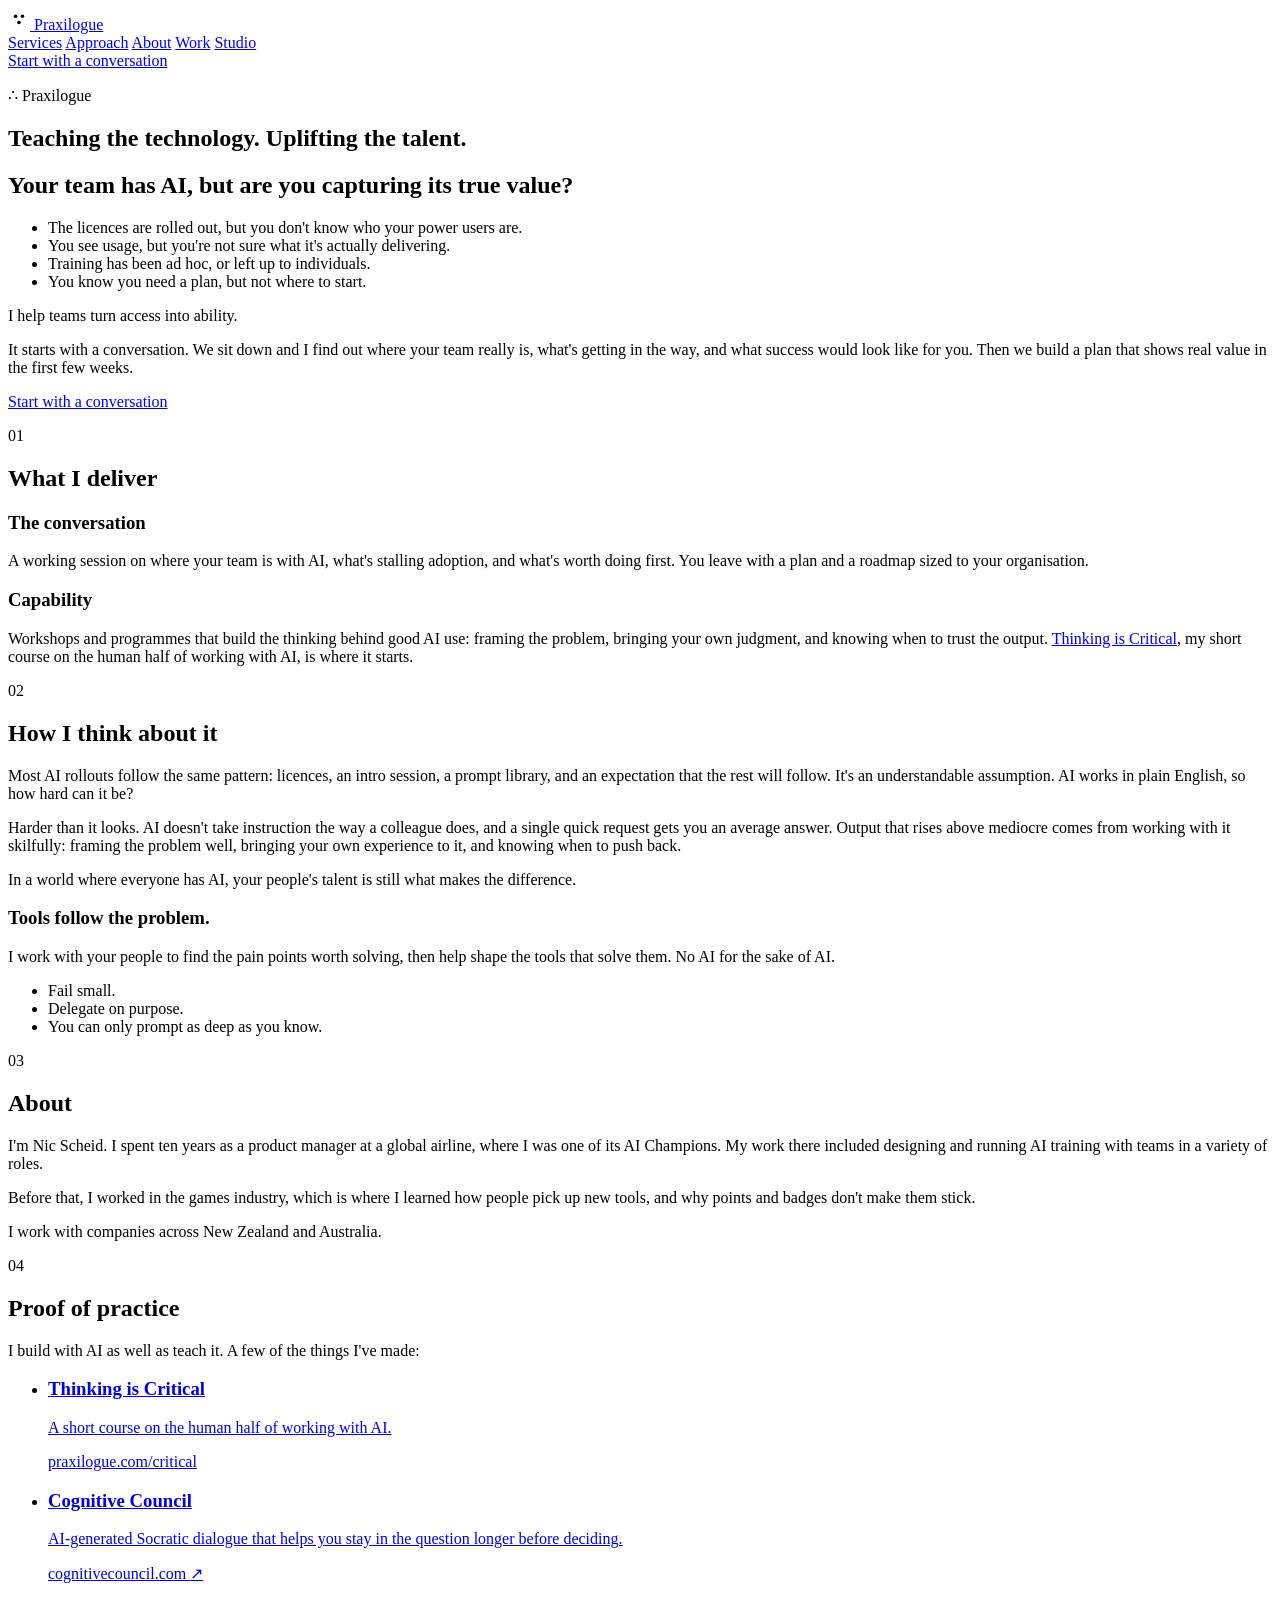
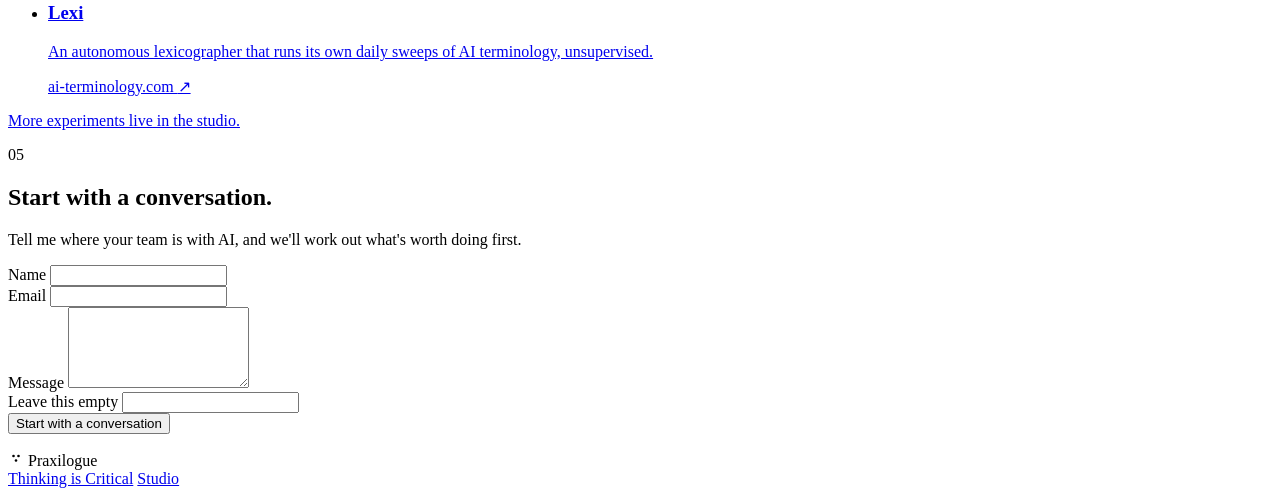
==== commit 616a6750: "Rework homepage for AI enablement clients; move studio page to /studio New light, services-style hom" ====
--- a/public/index.html
+++ b/public/index.html
@@ -3,239 +3,217 @@
 <head>
 <meta charset="UTF-8">
 <meta name="viewport" content="width=device-width, initial-scale=1.0">
-<title>Praxilogue</title>
-<meta name="description" content="Praxilogue: a studio practice for both human and machine thinking. Projects that test where dialogue sharpens a decision, where autonomy can run unattended, and where a prototype earns the right to become something real.">
-<meta name="theme-color" content="#0e0d0b">
-<link rel="icon" href="favicon.svg" type="image/svg+xml">
-
-<meta property="og:title" content="Praxilogue">
-<meta property="og:description" content="A studio practice for both human and machine thinking.">
+<title>Praxilogue | AI enablement and capability</title>
+<meta name="description" content="Teaching the technology. Uplifting the talent. AI enablement and capability consulting that helps teams turn access into ability.">
+<meta name="theme-color" content="#fbf9f5">
+<link rel="icon" href="/favicon.svg" type="image/svg+xml">
+
+<meta property="og:title" content="Praxilogue | AI enablement and capability">
+<meta property="og:description" content="Teaching the technology. Uplifting the talent. AI enablement and capability consulting that helps teams turn access into ability.">
 <meta property="og:type" content="website">
 <meta property="og:url" content="https://praxilogue.com">
 <meta name="twitter:card" content="summary">
 
 <link rel="preconnect" href="https://fonts.googleapis.com">
 <link rel="preconnect" href="https://fonts.gstatic.com" crossorigin>
-<link href="https://fonts.googleapis.com/css2?family=Fraunces:ital,opsz,wght@0,9..144,300;0,9..144,400;0,9..144,500;0,9..144,600;1,9..144,400;1,9..144,500;1,9..144,600&family=IBM+Plex+Mono:wght@400;500;600&display=swap" rel="stylesheet">
-
-<link rel="stylesheet" href="styles.css">
+<link href="https://fonts.googleapis.com/css2?family=Fraunces:ital,opsz,wght@0,9..144,400;0,9..144,500;0,9..144,600;1,9..144,400&family=IBM+Plex+Mono:wght@400;500&family=IBM+Plex+Sans:wght@400;500;600&display=swap" rel="stylesheet">
+
+<link rel="stylesheet" href="/home.css">
 </head>
 <body>
 
-<div class="grain" aria-hidden="true"></div>
-<div class="glow" aria-hidden="true"></div>
-
-<aside class="rail">
-  <a href="#scene-00" class="mark" data-scene-link aria-label="Praxilogue, home">
-    <svg viewBox="0 0 32 32" width="18" height="18">
-      <circle cx="11" cy="12" r="2.6"/><circle cx="21" cy="12" r="2.6"/><circle cx="16" cy="21" r="2.6"/>
-    </svg>
-  </a>
-  <nav class="scene-nav" aria-label="Sections">
-    <button type="button" class="scene-nav-item" data-target="00" aria-current="true" title="Praxilogue">00</button>
-    <button type="button" class="scene-nav-item" data-target="01" title="Methodologies">01</button>
-    <button type="button" class="scene-nav-item" data-target="02" title="Projects">02</button>
-    <button type="button" class="scene-nav-item" data-target="03" title="On Augmentation">03</button>
-    <button type="button" class="scene-nav-item" data-target="04" title="On Governance and Judgment">04</button>
-  </nav>
-  <div class="rail-foot" aria-hidden="true">∴</div>
-</aside>
-
-<main id="top">
-
-  <section class="scene scene--hero" id="scene-00" data-index="00">
-    <div class="scene-inner">
-      <p class="eyebrow"><span class="eyebrow-index">∴</span> Praxilogue</p>
-      <h1 class="hero-head">
-        <span class="line-mask"><span class="line-inner">A studio practice for both</span></span>
-        <span class="line-mask"><span class="line-inner">human and machine thinking.</span></span>
-      </h1>
-      <p class="lede reveal">
-        I don't reach for AI for answers. I build with it to find out what changes
-        when reasoning becomes shared rather than solitary, and where the line
-        between human judgment and machine autonomy should actually sit.
-      </p>
-      <p class="lede reveal">
-        Praxilogue is where that inquiry gets built, not just theorized. Each
-        project tests a different edge: where dialogue sharpens a decision, where
-        autonomy can run unattended, where a prototype earns the right to become
-        something real.
-      </p>
-      <button type="button" class="scroll-cue reveal" data-target="01">
-        <span class="scroll-cue-num">00</span>
-        <span class="scroll-cue-line" aria-hidden="true"></span>
-        <span class="scroll-cue-num">01</span>
-      </button>
-    </div>
-  </section>
-
-  <section class="scene scene--methodologies" id="scene-01" data-index="01" aria-labelledby="methodologies-heading">
-    <div class="scene-inner scene-inner--wide">
-      <p class="eyebrow reveal"><span class="eyebrow-index">01</span> Methodologies</p>
-      <h2 id="methodologies-heading" class="reveal">Three ideas underpin everything here.</h2>
-
-      <div class="triptych">
-        <div class="entry reveal">
-          <p class="entry-name">Progressive Context Building</p>
-          <p class="entry-body">
-            Understanding compounds. Context accumulates through sustained
-            interaction rather than being specified upfront, and the pattern
-            reveals itself as it builds.
-          </p>
-        </div>
-
-        <div class="entry reveal">
-          <p class="entry-name">Co-Channeling Architecture</p>
-          <p class="entry-body">
-            Interaction designed for both sides at once. Not just better
-            prompting, but a structure where human and machine each show up
-            sharper.
-          </p>
-        </div>
-
-        <div class="entry reveal">
-          <p class="entry-name">Socratic Dialogue</p>
-          <p class="entry-body">
-            Questions before instructions. Reasoning surfaces through structured
-            inquiry rather than being handed down.
-          </p>
-        </div>
-      </div>
-
-      <div class="scene-mark" aria-hidden="true"><span class="d-num">01</span><span class="d-mark">∴</span><span class="d-num">02</span></div>
-    </div>
-  </section>
-
-  <section class="scene scene--projects" id="scene-02" data-index="02" aria-labelledby="projects-heading">
-    <div class="scene-inner scene-inner--wide">
-      <p class="eyebrow reveal"><span class="eyebrow-index">02</span> Projects</p>
-      <h2 id="projects-heading" class="reveal">Where the inquiry gets tested.</h2>
-
-      <ul class="project-list">
-        <li class="project reveal">
-          <span class="project-idx">01</span>
-          <div class="project-body">
-            <a class="project-name" href="https://cognitivecouncil.com" target="_blank" rel="noopener">
-              Cognitive Council<span class="project-arrow">&#8599;</span>
-            </a>
-            <p class="project-desc">Socratic dialogue, AI generated. A way to stay in the question longer.</p>
-          </div>
+<header class="site-header">
+  <div class="wrap header-inner">
+    <a href="/" class="brand" aria-label="Praxilogue home">
+      <svg viewBox="0 0 32 32" width="22" height="22" aria-hidden="true">
+        <circle cx="11" cy="12" r="2.6"/><circle cx="21" cy="12" r="2.6"/><circle cx="16" cy="21" r="2.6"/>
+      </svg>
+      <span>Praxilogue</span>
+    </a>
+    <nav class="site-nav" aria-label="Sections">
+      <a href="#deliver">Services</a>
+      <a href="#approach">Approach</a>
+      <a href="#about">About</a>
+      <a href="#work">Work</a>
+      <a href="/studio">Studio</a>
+    </nav>
+    <a href="#contact" class="btn btn--small header-cta">Start with a conversation</a>
+  </div>
+</header>
+
+<main>
+
+  <!-- 00 Hero -->
+  <section class="hero" id="top" aria-labelledby="hero-heading">
+    <div class="wrap">
+      <p class="eyebrow"><span class="eyebrow-mark">∴</span> Praxilogue</p>
+      <h1 id="hero-heading">Teaching the technology. Uplifting the talent.</h1>
+
+      <div class="hero-grid">
+        <div class="hero-panel">
+          <h2 class="hero-question">Your team has AI, but are you capturing its true value?</h2>
+          <ul class="signs">
+            <li>The licences are rolled out, but you don't know who your power users are.</li>
+            <li>You see usage, but you're not sure what it's actually delivering.</li>
+            <li>Training has been ad hoc, or left up to individuals.</li>
+            <li>You know you need a plan, but not where to start.</li>
+          </ul>
+        </div>
+
+        <div class="hero-answer">
+          <p class="hero-claim">I help teams turn access into ability.</p>
+          <p>It starts with a conversation. We sit down and I find out where your team really is, what's getting in the way, and what success would look like for you. Then we build a plan that shows real value in the first few weeks.</p>
+          <a href="#contact" class="btn">Start with a conversation</a>
+        </div>
+      </div>
+    </div>
+  </section>
+
+  <!-- 01 What I deliver -->
+  <section class="section section--alt" id="deliver" aria-labelledby="deliver-heading">
+    <div class="wrap">
+      <p class="eyebrow"><span class="eyebrow-num">01</span></p>
+      <h2 id="deliver-heading" class="section-title">What I deliver</h2>
+
+      <div class="cards cards--two">
+        <article class="card">
+          <h3>The conversation</h3>
+          <p>A working session on where your team is with AI, what's stalling adoption, and what's worth doing first. You leave with a plan and a roadmap sized to your organisation.</p>
+        </article>
+        <article class="card">
+          <h3>Capability</h3>
+          <p>Workshops and programmes that build the thinking behind good AI use: framing the problem, bringing your own judgment, and knowing when to trust the output. <a href="/critical">Thinking is Critical</a>, my short course on the human half of working with AI, is where it starts.</p>
+        </article>
+      </div>
+    </div>
+  </section>
+
+  <!-- 02 How I think about it -->
+  <section class="section" id="approach" aria-labelledby="approach-heading">
+    <div class="wrap">
+      <p class="eyebrow"><span class="eyebrow-num">02</span></p>
+      <h2 id="approach-heading" class="section-title">How I think about it</h2>
+
+      <div class="approach-grid">
+        <div class="prose">
+          <p>Most AI rollouts follow the same pattern: licences, an intro session, a prompt library, and an expectation that the rest will follow. It's an understandable assumption. AI works in plain English, so how hard can it be?</p>
+          <p>Harder than it looks. AI doesn't take instruction the way a colleague does, and a single quick request gets you an average answer. Output that rises above mediocre comes from working with it skilfully: framing the problem well, bringing your own experience to it, and knowing when to push back.</p>
+          <p class="pull">In a world where everyone has AI, your people's talent is still what makes the difference.</p>
+        </div>
+
+        <aside class="callout">
+          <h3>Tools follow the problem.</h3>
+          <p>I work with your people to find the pain points worth solving, then help shape the tools that solve them. No AI for the sake of AI.</p>
+        </aside>
+      </div>
+
+      <ul class="principles">
+        <li>Fail small.</li>
+        <li>Delegate on purpose.</li>
+        <li>You can only prompt as deep as you know.</li>
+      </ul>
+    </div>
+  </section>
+
+  <!-- 03 About -->
+  <section class="section section--alt" id="about" aria-labelledby="about-heading">
+    <div class="wrap">
+      <p class="eyebrow"><span class="eyebrow-num">03</span></p>
+      <h2 id="about-heading" class="section-title">About</h2>
+
+      <div class="prose prose--narrow">
+        <p>I'm Nic Scheid. I spent ten years as a product manager at a global airline, where I was one of its AI Champions. My work there included designing and running AI training with teams in a variety of roles.</p>
+        <p>Before that, I worked in the games industry, which is where I learned how people pick up new tools, and why points and badges don't make them stick.</p>
+        <p>I work with companies across New Zealand and Australia.</p>
+      </div>
+    </div>
+  </section>
+
+  <!-- 04 Proof of practice -->
+  <section class="section" id="work" aria-labelledby="work-heading">
+    <div class="wrap">
+      <p class="eyebrow"><span class="eyebrow-num">04</span></p>
+      <h2 id="work-heading" class="section-title">Proof of practice</h2>
+      <p class="section-intro">I build with AI as well as teach it. A few of the things I've made:</p>
+
+      <ul class="cards cards--three work-list">
+        <li class="card card--link">
+          <a href="/critical">
+            <h3>Thinking is Critical</h3>
+            <p>A short course on the human half of working with AI.</p>
+            <span class="card-url">praxilogue.com/critical</span>
+          </a>
         </li>
-        <li class="project reveal">
-          <span class="project-idx">02</span>
-          <div class="project-body">
-            <a class="project-name" href="https://ai-terminology.com" target="_blank" rel="noopener">
-              Lexi<span class="project-arrow">&#8599;</span>
-            </a>
-            <p class="project-desc">An autonomous lexicographer. Runs its own daily sweeps, unsupervised.</p>
-          </div>
+        <li class="card card--link">
+          <a href="https://cognitivecouncil.com" target="_blank" rel="noopener">
+            <h3>Cognitive Council</h3>
+            <p>AI-generated Socratic dialogue that helps you stay in the question longer before deciding.</p>
+            <span class="card-url">cognitivecouncil.com <span aria-hidden="true">&#8599;</span></span>
+          </a>
         </li>
-        <li class="project reveal">
-          <span class="project-idx">03</span>
-          <div class="project-body">
-            <a class="project-name" href="https://revesvoir.com" target="_blank" rel="noopener">
-              R&ecirc;vesvoir<span class="project-arrow">&#8599;</span>
-            </a>
-            <p class="project-desc">A sequence of reflective exercises, AI synthesized. Ends by reading back the question you were actually asking.</p>
-          </div>
-        </li>
-        <li class="project reveal">
-          <span class="project-idx">04</span>
-          <div class="project-body">
-            <a class="project-name" href="/valence" target="_blank" rel="noopener">
-              Valence<span class="project-arrow">&#8599;</span>
-            </a>
-            <p class="project-desc">An interactive poem, worn like a watch. Proof the practice isn't only utilitarian.</p>
-          </div>
-        </li>
-        <li class="project reveal">
-          <span class="project-idx">05</span>
-          <div class="project-body">
-            <a class="project-name" href="/critical" target="_blank" rel="noopener">
-              Thinking is Critical<span class="project-arrow">&#8599;</span>
-            </a>
-            <p class="project-desc">A short course on the human half of working with AI. Module 2 puts the reader's own biases on the page, with exercises that catch them in the act.</p>
-          </div>
-        </li>
-        <li class="project reveal">
-          <span class="project-idx">06</span>
-          <div class="project-body">
-            <p class="project-name project-name--static">Claude @ Home <span class="project-tag">in design</span></p>
-            <p class="project-desc">A smart home run on judgment, not just triggers. Home Assistant and Frigate, with Claude reasoning over what the sensors see.</p>
-          </div>
+        <li class="card card--link">
+          <a href="https://ai-terminology.com" target="_blank" rel="noopener">
+            <h3>Lexi</h3>
+            <p>An autonomous lexicographer that runs its own daily sweeps of AI terminology, unsupervised.</p>
+            <span class="card-url">ai-terminology.com <span aria-hidden="true">&#8599;</span></span>
+          </a>
         </li>
       </ul>
 
-      <div class="scene-mark" aria-hidden="true"><span class="d-num">02</span><span class="d-mark">∴</span><span class="d-num">03</span></div>
-    </div>
-  </section>
-
-  <section class="scene scene--augmentation" id="scene-03" data-index="03" aria-labelledby="augmentation-heading">
-    <div class="scene-inner scene-inner--wide">
-      <p class="eyebrow reveal"><span class="eyebrow-index">03</span> On Augmentation</p>
-      <div class="split">
-        <h2 id="augmentation-heading" class="reveal">Building the scaffolding beforehand.</h2>
-        <div class="split-body reveal">
-          <p>
-            Being AI-augmented isn't reaching for a ready-made assistant when the
-            moment calls for it. It's building the scaffolding beforehand: prompts,
-            workflows, checkpoints that make judgment sharper before the moment
-            arrives.
-          </p>
-          <p>
-            That instinct doesn't stay personal for long. The same question, what
-            should stay human and what can run on its own, is the one every team
-            hits once AI moves from novelty to infrastructure. Scaling it means the
-            same thing at any altitude: give people something to build with, not
-            just something to ask.
-          </p>
-        </div>
-      </div>
-      <div class="scene-mark" aria-hidden="true"><span class="d-num">03</span><span class="d-mark">∴</span><span class="d-num">04</span></div>
-    </div>
-  </section>
-
-  <section class="scene scene--governance" id="scene-04" data-index="04" aria-labelledby="governance-heading">
-    <div class="scene-inner scene-inner--wide">
-      <p class="eyebrow reveal"><span class="eyebrow-index">04</span> On Governance and Judgment</p>
-      <div class="split">
-        <h2 id="governance-heading" class="reveal">Knowing where autonomy should stop.</h2>
-        <div class="split-body reveal">
-          <p>
-            Every project here answers a question enterprises are quietly asking
-            too: when does a prototype earn trust, and who decides? The interesting
-            failures aren't technical. They're structural. A demo dies not from bad
-            output but from no pathway to production. A sandbox becomes shadow IT
-            not from bad intent but from no visible cost. A team disengages not
-            from the tool but from training pitched at the wrong altitude.
-          </p>
-          <p>
-            The guardrails matter as much as the capability. Knowing where autonomy
-            should stop isn't a constraint on the work, it's part of the design.
-            Ethics isn't a review gate bolted on at the end; it's a variable in the
-            architecture from the first sketch. Building unsupervised agents means
-            designing the checkpoints where human judgment actually matters, the
-            same discipline that separates a Lab that ships reusable assets from
-            one that just accumulates demos.
-          </p>
-        </div>
-      </div>
-
-      <div class="closing-mark reveal" aria-hidden="true">∴</div>
-
-      <footer class="colophon">
-        <span class="mark-inline" aria-hidden="true">
-          <svg viewBox="0 0 32 32" width="14" height="14">
-            <circle cx="11" cy="12" r="2.6"/><circle cx="21" cy="12" r="2.6"/><circle cx="16" cy="21" r="2.6"/>
-          </svg>
-        </span>
-        Praxilogue
-      </footer>
+      <p class="studio-link"><a href="/studio">More experiments live in the studio.</a></p>
+    </div>
+  </section>
+
+  <!-- 05 Contact -->
+  <section class="section section--contact" id="contact" aria-labelledby="contact-heading">
+    <div class="wrap contact-grid">
+      <div class="contact-copy">
+        <p class="eyebrow"><span class="eyebrow-num">05</span></p>
+        <h2 id="contact-heading" class="section-title">Start with a conversation.</h2>
+        <p>Tell me where your team is with AI, and we'll work out what's worth doing first.</p>
+      </div>
+
+      <form class="contact-form" id="contact-form" action="https://nicolescheid.com/api/contact" method="post" novalidate>
+        <div class="field">
+          <label for="cf-name">Name</label>
+          <input id="cf-name" name="name" type="text" autocomplete="name" required maxlength="200">
+        </div>
+        <div class="field">
+          <label for="cf-email">Email</label>
+          <input id="cf-email" name="email" type="email" autocomplete="email" required maxlength="200">
+        </div>
+        <div class="field">
+          <label for="cf-message">Message</label>
+          <textarea id="cf-message" name="message" rows="5" required maxlength="5000"></textarea>
+        </div>
+        <!-- Honeypot: hidden from people, filled in by bots. The Worker drops these. -->
+        <div class="hp" aria-hidden="true">
+          <label for="cf-botcheck">Leave this empty</label>
+          <input id="cf-botcheck" name="botcheck" type="text" tabindex="-1" autocomplete="off">
+        </div>
+        <button type="submit" class="btn btn--block">Start with a conversation</button>
+        <p class="form-status" role="status" aria-live="polite"></p>
+      </form>
     </div>
   </section>
 
 </main>
 
-<script src="script.js"></script>
+<footer class="site-footer">
+  <div class="wrap footer-inner">
+    <span class="brand brand--small">
+      <svg viewBox="0 0 32 32" width="16" height="16" aria-hidden="true">
+        <circle cx="11" cy="12" r="2.6"/><circle cx="21" cy="12" r="2.6"/><circle cx="16" cy="21" r="2.6"/>
+      </svg>
+      Praxilogue
+    </span>
+    <nav class="footer-nav" aria-label="Footer">
+      <a href="/critical">Thinking is Critical</a>
+      <a href="/studio">Studio</a>
+    </nav>
+  </div>
+</footer>
+
+<script src="/home.js"></script>
 </body>
 </html>
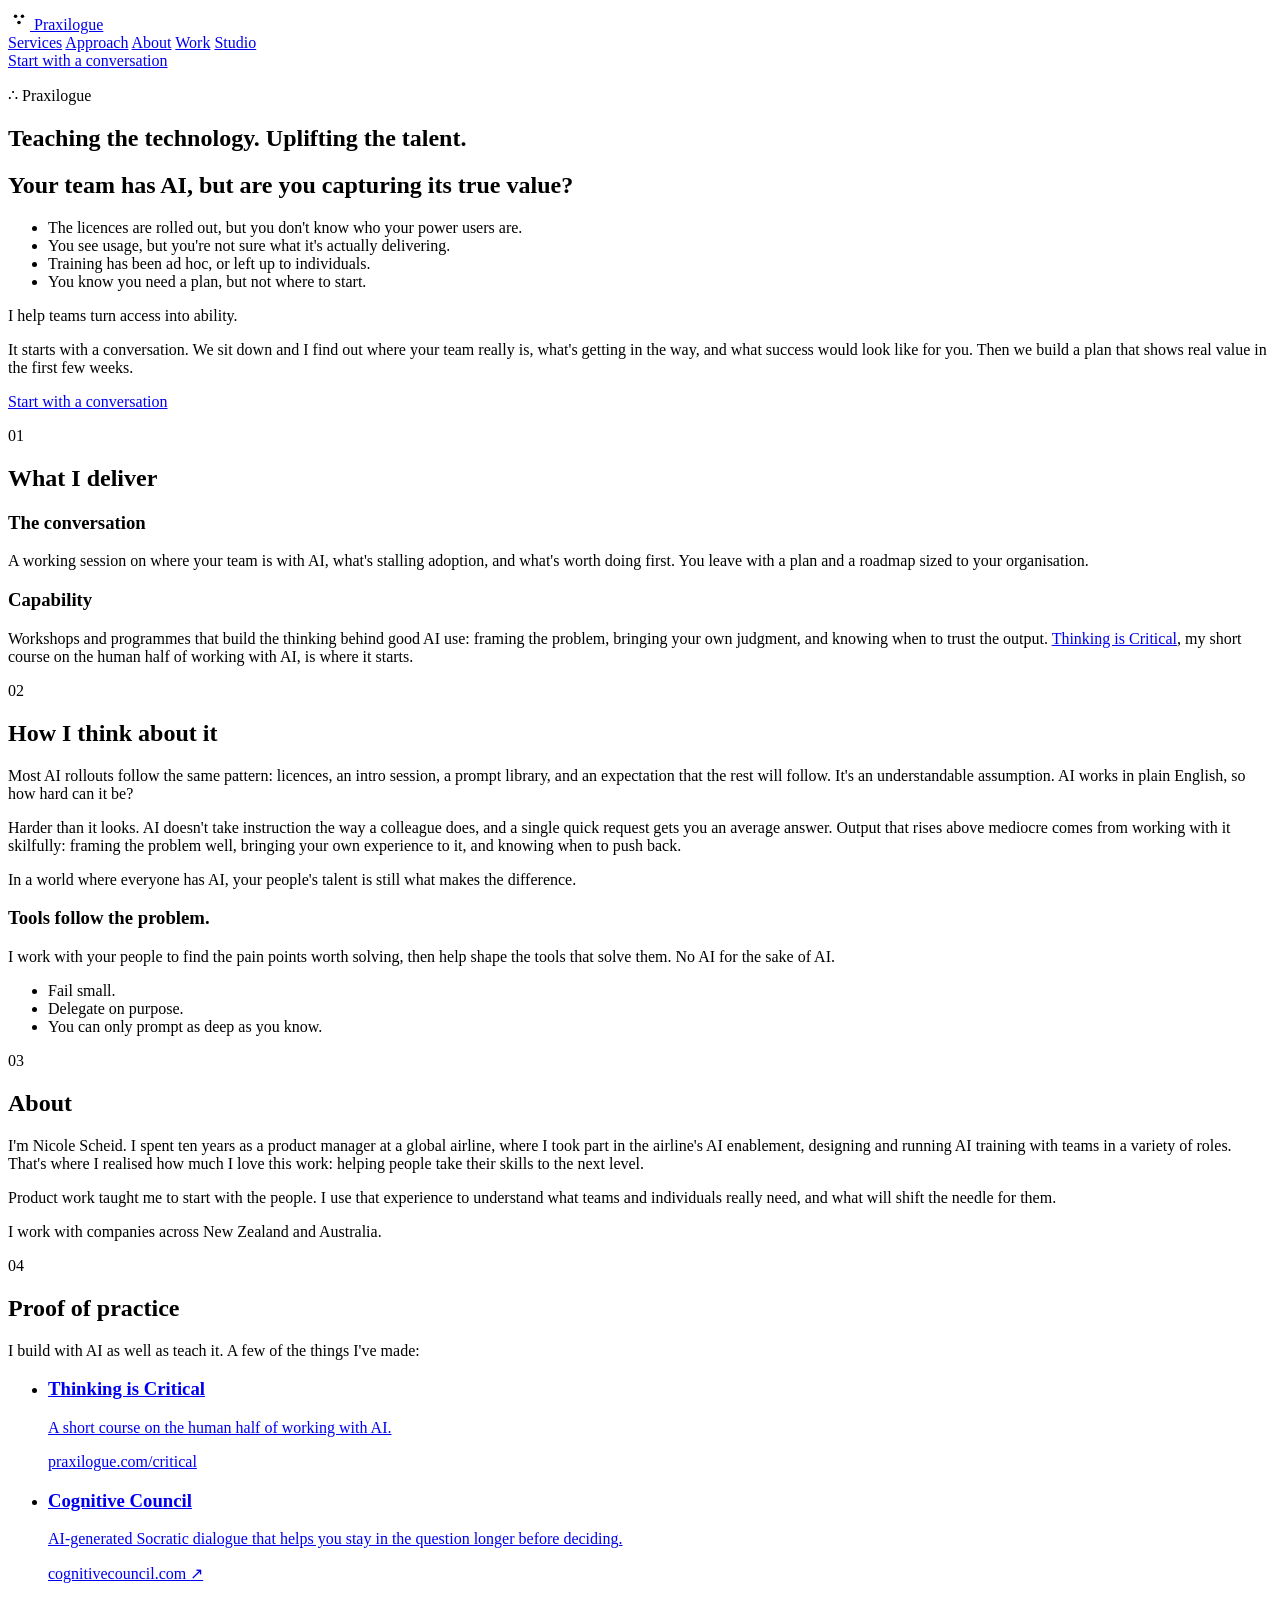
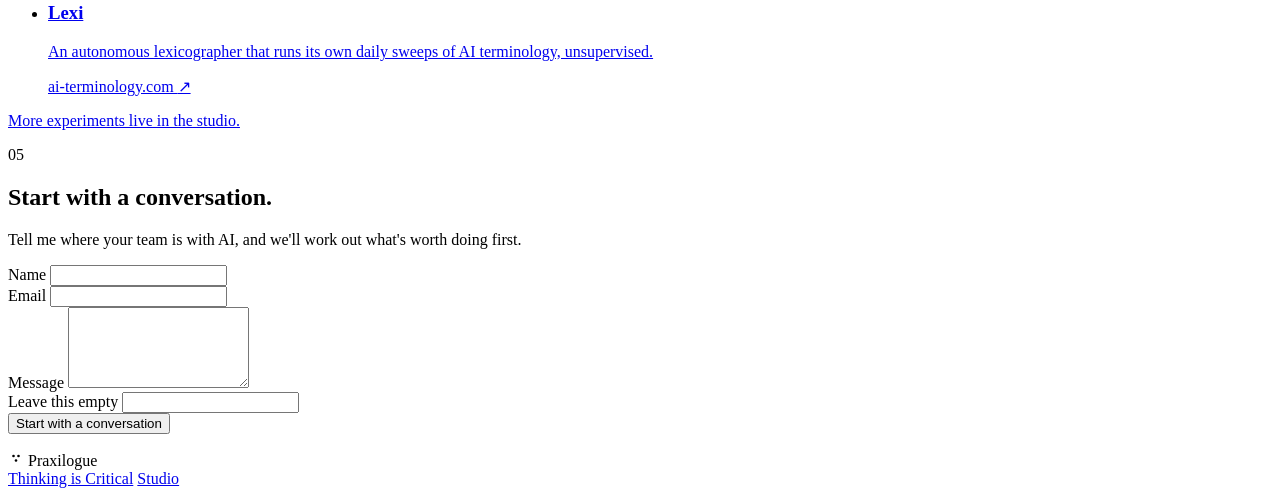
==== commit ed675ff7: "Rewrite About copy: full name, AI enablement, people-first framing Co-Authored-By: Claude Opus 5.5 <" ====
--- a/public/index.html
+++ b/public/index.html
@@ -122,8 +122,8 @@
       <h2 id="about-heading" class="section-title">About</h2>
 
       <div class="prose prose--narrow">
-        <p>I'm Nic Scheid. I spent ten years as a product manager at a global airline, where I was one of its AI Champions. My work there included designing and running AI training with teams in a variety of roles.</p>
-        <p>Before that, I worked in the games industry, which is where I learned how people pick up new tools, and why points and badges don't make them stick.</p>
+        <p>I'm Nicole Scheid. I spent ten years as a product manager at a global airline, where I took part in the airline's AI enablement, designing and running AI training with teams in a variety of roles. That's where I realised how much I love this work: helping people take their skills to the next level.</p>
+        <p>Product work taught me to start with the people. I use that experience to understand what teams and individuals really need, and what will shift the needle for them.</p>
         <p>I work with companies across New Zealand and Australia.</p>
       </div>
     </div>
